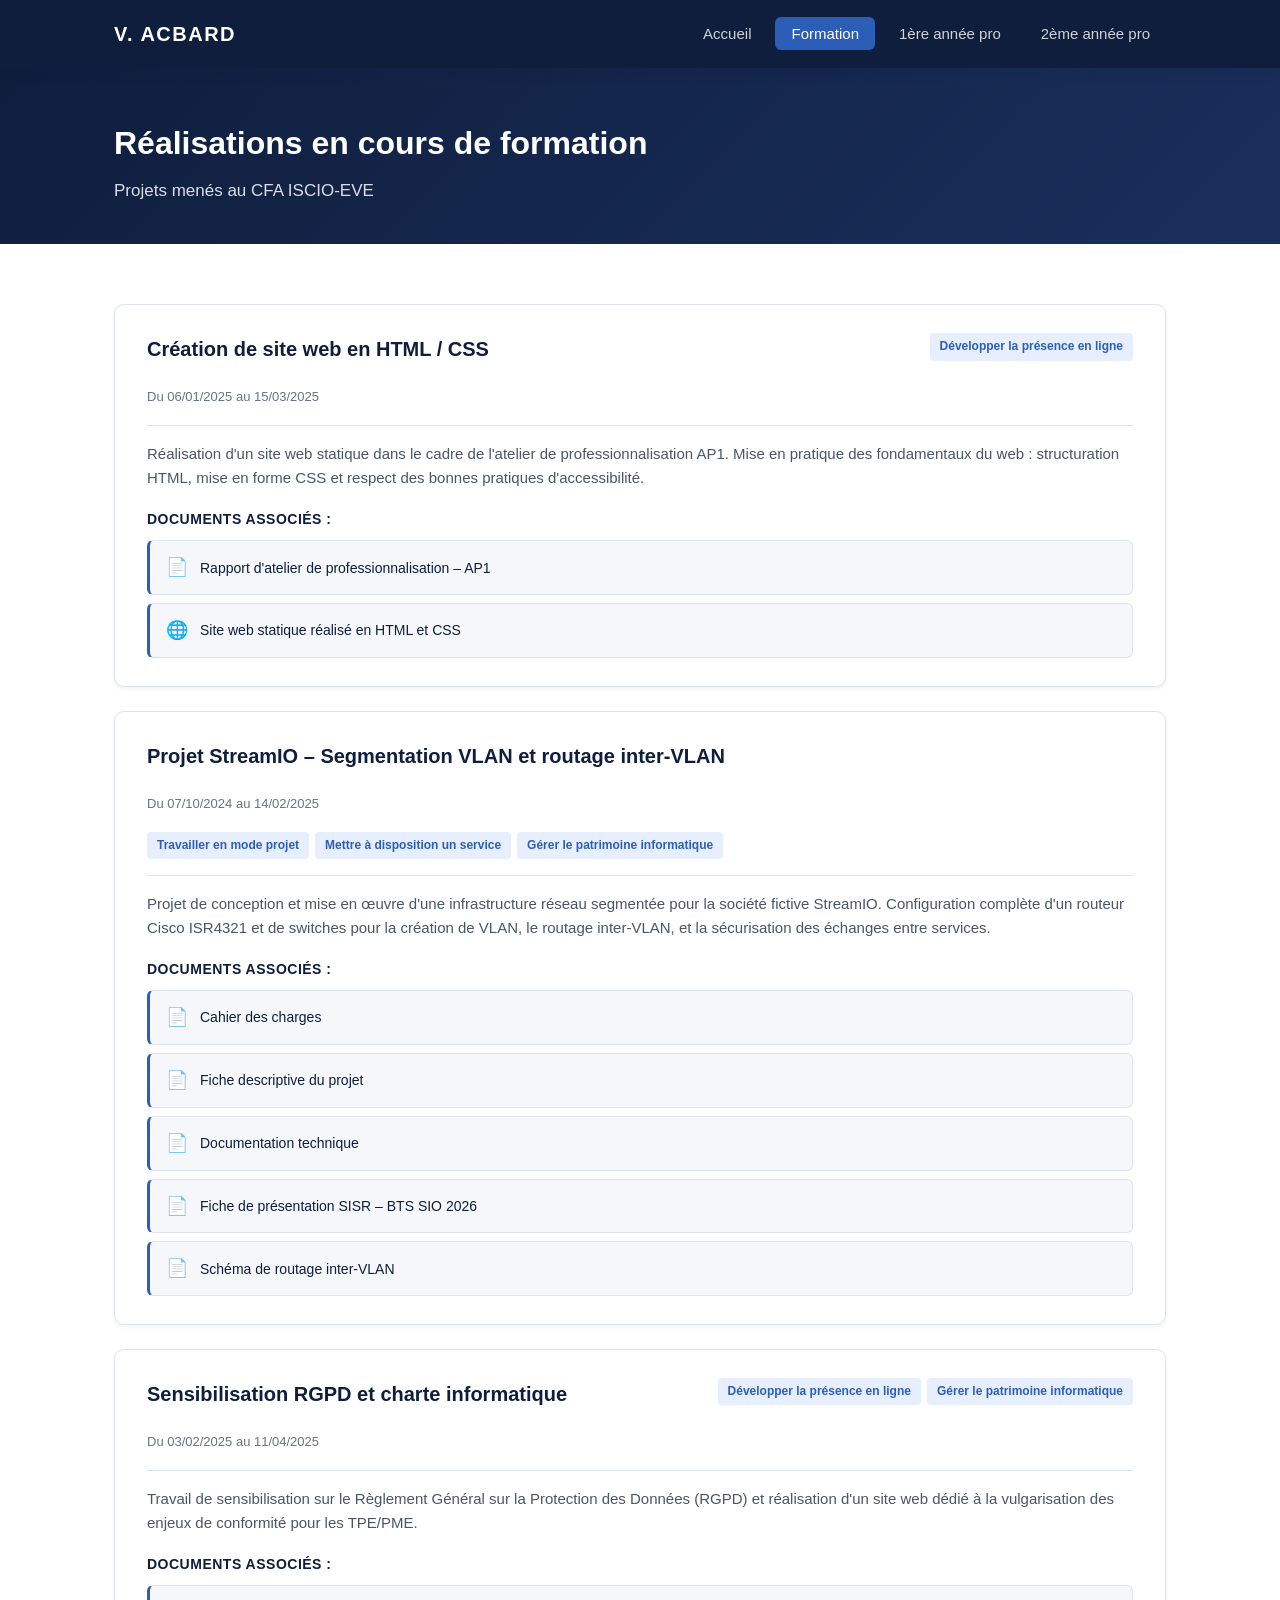
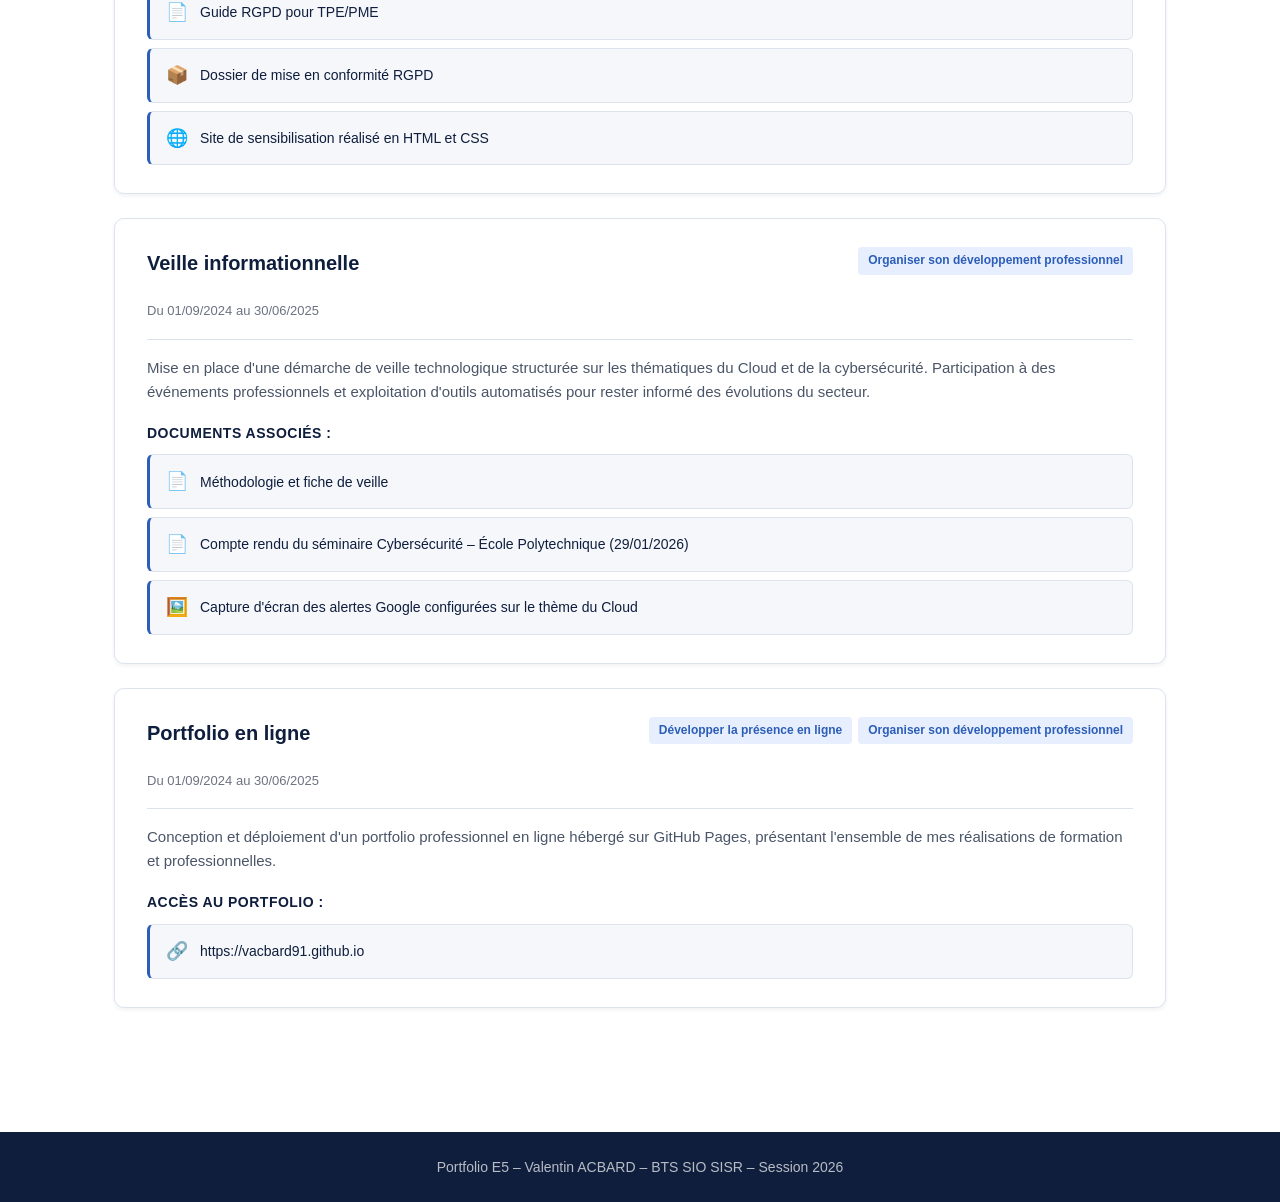
==== formation.html @ f9071d7c "Add files via upload Portfolio E5 initial" ====
<!DOCTYPE html>
<html lang="fr">
<head>
    <meta charset="UTF-8">
    <meta name="viewport" content="width=device-width, initial-scale=1.0">
    <title>Réalisations en formation – Portfolio E5</title>
    <link rel="stylesheet" href="css/style.css">
</head>
<body>
    <header class="navbar">
        <div class="container nav-container">
            <a href="index.html" class="logo">V. ACBARD</a>
            <nav>
                <ul class="nav-links">
                    <li><a href="index.html">Accueil</a></li>
                    <li><a href="formation.html" class="active">Formation</a></li>
                    <li><a href="pro-annee1.html">1ère année pro</a></li>
                    <li><a href="pro-annee2.html">2ème année pro</a></li>
                </ul>
            </nav>
        </div>
    </header>

    <main>
        <section class="page-header">
            <div class="container">
                <h1>Réalisations en cours de formation</h1>
                <p class="subtitle">Projets menés au CFA ISCIO-EVE</p>
            </div>
        </section>

        <section class="section">
            <div class="container">

                <article class="realisation">
                    <div class="realisation-header">
                        <div>
                            <h2>Création de site web en HTML / CSS</h2>
                            <span class="period">Du 06/01/2025 au 15/03/2025</span>
                        </div>
                        <div class="competences">
                            <span class="badge">Développer la présence en ligne</span>
                        </div>
                    </div>
                    <p class="description">
                        Réalisation d'un site web statique dans le cadre de l'atelier de professionnalisation AP1.
                        Mise en pratique des fondamentaux du web : structuration HTML, mise en forme CSS et
                        respect des bonnes pratiques d'accessibilité.
                    </p>
                    <div class="documents">
                        <h4>Documents associés :</h4>
                        <ul class="doc-list">
                            <li><a href="docs/formation/AP1-V1.pdf" target="_blank" class="doc-link">
                                <span class="doc-icon">📄</span>
                                <span>Rapport d'atelier de professionnalisation – AP1</span>
                            </a></li>
                            <li><a href="docs/formation/site_html_css_VA.html" target="_blank" class="doc-link">
                                <span class="doc-icon">🌐</span>
                                <span>Site web statique réalisé en HTML et CSS</span>
                            </a></li>
                        </ul>
                    </div>
                </article>

                <article class="realisation">
                    <div class="realisation-header">
                        <div>
                            <h2>Projet StreamIO – Segmentation VLAN et routage inter-VLAN</h2>
                            <span class="period">Du 07/10/2024 au 14/02/2025</span>
                        </div>
                        <div class="competences">
                            <span class="badge">Travailler en mode projet</span>
                            <span class="badge">Mettre à disposition un service</span>
                            <span class="badge">Gérer le patrimoine informatique</span>
                        </div>
                    </div>
                    <p class="description">
                        Projet de conception et mise en œuvre d'une infrastructure réseau segmentée pour la
                        société fictive StreamIO. Configuration complète d'un routeur Cisco ISR4321 et de
                        switches pour la création de VLAN, le routage inter-VLAN, et la sécurisation des
                        échanges entre services.
                    </p>
                    <div class="documents">
                        <h4>Documents associés :</h4>
                        <ul class="doc-list">
                            <li><a href="docs/formation/00-Cahier-des-Charges.pdf" target="_blank" class="doc-link">
                                <span class="doc-icon">📄</span>
                                <span>Cahier des charges</span>
                            </a></li>
                            <li><a href="docs/formation/10-Fiche-descriptive-Projet.pdf" target="_blank" class="doc-link">
                                <span class="doc-icon">📄</span>
                                <span>Fiche descriptive du projet</span>
                            </a></li>
                            <li><a href="docs/formation/20-Documentation-Technique.pdf" target="_blank" class="doc-link">
                                <span class="doc-icon">📄</span>
                                <span>Documentation technique</span>
                            </a></li>
                            <li><a href="docs/formation/30-Fiche-presentation-SISR.pdf" target="_blank" class="doc-link">
                                <span class="doc-icon">📄</span>
                                <span>Fiche de présentation SISR – BTS SIO 2026</span>
                            </a></li>
                            <li><a href="docs/formation/Routage-inter-VLAN.pdf" target="_blank" class="doc-link">
                                <span class="doc-icon">📄</span>
                                <span>Schéma de routage inter-VLAN</span>
                            </a></li>
                        </ul>
                    </div>
                </article>

                <article class="realisation">
                    <div class="realisation-header">
                        <div>
                            <h2>Sensibilisation RGPD et charte informatique</h2>
                            <span class="period">Du 03/02/2025 au 11/04/2025</span>
                        </div>
                        <div class="competences">
                            <span class="badge">Développer la présence en ligne</span>
                            <span class="badge">Gérer le patrimoine informatique</span>
                        </div>
                    </div>
                    <p class="description">
                        Travail de sensibilisation sur le Règlement Général sur la Protection des Données
                        (RGPD) et réalisation d'un site web dédié à la vulgarisation des enjeux de
                        conformité pour les TPE/PME.
                    </p>
                    <div class="documents">
                        <h4>Documents associés :</h4>
                        <ul class="doc-list">
                            <li><a href="docs/formation/Guide-rgpd-tpe-pme.pdf" target="_blank" class="doc-link">
                                <span class="doc-icon">📄</span>
                                <span>Guide RGPD pour TPE/PME</span>
                            </a></li>
                            <li><a href="docs/formation/Atelier-Mise-en-conformite-RGPD.zip" target="_blank" class="doc-link">
                                <span class="doc-icon">📦</span>
                                <span>Dossier de mise en conformité RGPD</span>
                            </a></li>
                            <li><a href="docs/formation/site_rgpd_VA.html" target="_blank" class="doc-link">
                                <span class="doc-icon">🌐</span>
                                <span>Site de sensibilisation réalisé en HTML et CSS</span>
                            </a></li>
                        </ul>
                    </div>
                </article>

                <article class="realisation">
                    <div class="realisation-header">
                        <div>
                            <h2>Veille informationnelle</h2>
                            <span class="period">Du 01/09/2024 au 30/06/2025</span>
                        </div>
                        <div class="competences">
                            <span class="badge">Organiser son développement professionnel</span>
                        </div>
                    </div>
                    <p class="description">
                        Mise en place d'une démarche de veille technologique structurée sur les thématiques
                        du Cloud et de la cybersécurité. Participation à des événements professionnels et
                        exploitation d'outils automatisés pour rester informé des évolutions du secteur.
                    </p>
                    <div class="documents">
                        <h4>Documents associés :</h4>
                        <ul class="doc-list">
                            <li><a href="docs/formation/12-Veille-Informationnelle-Methodologie.pdf" target="_blank" class="doc-link">
                                <span class="doc-icon">📄</span>
                                <span>Méthodologie et fiche de veille</span>
                            </a></li>
                            <li><a href="docs/formation/Billet-Seminaire-Cybersecurite-Polytechnique.pdf" target="_blank" class="doc-link">
                                <span class="doc-icon">📄</span>
                                <span>Compte rendu du séminaire Cybersécurité – École Polytechnique (29/01/2026)</span>
                            </a></li>
                            <li><a href="docs/formation/preuve_google_alerts_Cloud.png" target="_blank" class="doc-link">
                                <span class="doc-icon">🖼️</span>
                                <span>Capture d'écran des alertes Google configurées sur le thème du Cloud</span>
                            </a></li>
                        </ul>
                    </div>
                </article>

                <article class="realisation">
                    <div class="realisation-header">
                        <div>
                            <h2>Portfolio en ligne</h2>
                            <span class="period">Du 01/09/2024 au 30/06/2025</span>
                        </div>
                        <div class="competences">
                            <span class="badge">Développer la présence en ligne</span>
                            <span class="badge">Organiser son développement professionnel</span>
                        </div>
                    </div>
                    <p class="description">
                        Conception et déploiement d'un portfolio professionnel en ligne hébergé sur GitHub
                        Pages, présentant l'ensemble de mes réalisations de formation et professionnelles.
                    </p>
                    <div class="documents">
                        <h4>Accès au portfolio :</h4>
                        <ul class="doc-list">
                            <li><a href="https://vacbard91.github.io" target="_blank" class="doc-link">
                                <span class="doc-icon">🔗</span>
                                <span>https://vacbard91.github.io</span>
                            </a></li>
                        </ul>
                    </div>
                </article>

            </div>
        </section>
    </main>

    <footer>
        <div class="container">
            <p>Portfolio E5 – Valentin ACBARD – BTS SIO SISR – Session 2026</p>
        </div>
    </footer>
</body>
</html>
---- css/style.css ----
/* ========================================
   Portfolio E5 - Valentin ACBARD
   Style : Sobre & Pro (Bleu nuit / Blanc)
   ======================================== */

* {
    margin: 0;
    padding: 0;
    box-sizing: border-box;
}

:root {
    --bleu-nuit: #0f1e3d;
    --bleu-nuit-clair: #1a2f5c;
    --bleu-accent: #2c5eb8;
    --bleu-hover: #3b74d9;
    --blanc: #ffffff;
    --gris-fond: #f5f7fa;
    --gris-bord: #dde3ec;
    --gris-texte: #4a5568;
    --gris-clair: #6b7280;
    --shadow-sm: 0 2px 4px rgba(15, 30, 61, 0.06);
    --shadow-md: 0 4px 12px rgba(15, 30, 61, 0.08);
    --shadow-lg: 0 8px 24px rgba(15, 30, 61, 0.12);
}

body {
    font-family: 'Segoe UI', Tahoma, Geneva, Verdana, sans-serif;
    line-height: 1.6;
    color: #2d3748;
    background: var(--blanc);
}

.container {
    max-width: 1100px;
    margin: 0 auto;
    padding: 0 24px;
}

/* ========== NAVBAR ========== */
.navbar {
    background: var(--bleu-nuit);
    color: var(--blanc);
    padding: 18px 0;
    position: sticky;
    top: 0;
    z-index: 100;
    box-shadow: var(--shadow-md);
}

.nav-container {
    display: flex;
    justify-content: space-between;
    align-items: center;
}

.logo {
    font-size: 20px;
    font-weight: 700;
    color: var(--blanc);
    text-decoration: none;
    letter-spacing: 1.5px;
}

.nav-links {
    list-style: none;
    display: flex;
    gap: 8px;
}

.nav-links a {
    color: rgba(255, 255, 255, 0.8);
    text-decoration: none;
    padding: 8px 16px;
    border-radius: 6px;
    transition: all 0.2s;
    font-size: 15px;
    font-weight: 500;
}

.nav-links a:hover {
    background: rgba(255, 255, 255, 0.1);
    color: var(--blanc);
}

.nav-links a.active {
    background: var(--bleu-accent);
    color: var(--blanc);
}

/* ========== HERO ========== */
.hero {
    background: linear-gradient(135deg, var(--bleu-nuit) 0%, var(--bleu-nuit-clair) 100%);
    color: var(--blanc);
    padding: 80px 0 60px;
    text-align: center;
}

.hero h1 {
    font-size: 42px;
    font-weight: 700;
    margin-bottom: 12px;
    letter-spacing: -0.5px;
}

.subtitle {
    font-size: 18px;
    opacity: 0.85;
    margin-bottom: 32px;
}

.hero-info {
    display: inline-block;
    background: rgba(255, 255, 255, 0.08);
    padding: 20px 32px;
    border-radius: 8px;
    border: 1px solid rgba(255, 255, 255, 0.15);
    text-align: left;
}

.hero-info div {
    padding: 4px 0;
    font-size: 15px;
}

.hero-info strong {
    font-size: 17px;
    color: var(--blanc);
}

/* ========== PAGE HEADER (pages internes) ========== */
.page-header {
    background: linear-gradient(135deg, var(--bleu-nuit) 0%, var(--bleu-nuit-clair) 100%);
    color: var(--blanc);
    padding: 50px 0 40px;
}

.page-header h1 {
    font-size: 32px;
    font-weight: 700;
    margin-bottom: 8px;
}

.page-header .subtitle {
    margin-bottom: 0;
    font-size: 17px;
}

/* ========== SECTIONS ========== */
.section {
    padding: 60px 0;
}

.section-alt {
    background: var(--gris-fond);
}

.section h2 {
    font-size: 28px;
    color: var(--bleu-nuit);
    margin-bottom: 32px;
    font-weight: 700;
    position: relative;
    padding-bottom: 12px;
}

.section h2::after {
    content: '';
    position: absolute;
    bottom: 0;
    left: 0;
    width: 60px;
    height: 3px;
    background: var(--bleu-accent);
    border-radius: 2px;
}

/* ========== CARDS PRÉSENTATION ========== */
.card {
    background: var(--blanc);
    padding: 32px;
    border-radius: 10px;
    border: 1px solid var(--gris-bord);
    box-shadow: var(--shadow-sm);
}

.card p {
    margin-bottom: 14px;
    color: var(--gris-texte);
    font-size: 16px;
}

.card p:last-child {
    margin-bottom: 0;
}

/* ========== NAV CARDS (accueil) ========== */
.nav-cards {
    display: grid;
    grid-template-columns: repeat(auto-fit, minmax(280px, 1fr));
    gap: 24px;
}

.nav-card {
    background: var(--blanc);
    padding: 32px 28px;
    border-radius: 10px;
    border: 1px solid var(--gris-bord);
    text-decoration: none;
    color: inherit;
    transition: all 0.25s;
    position: relative;
    overflow: hidden;
}

.nav-card:hover {
    transform: translateY(-4px);
    box-shadow: var(--shadow-lg);
    border-color: var(--bleu-accent);
}

.nav-card-number {
    font-size: 14px;
    font-weight: 700;
    color: var(--bleu-accent);
    letter-spacing: 2px;
    margin-bottom: 12px;
}

.nav-card h3 {
    font-size: 19px;
    color: var(--bleu-nuit);
    margin-bottom: 12px;
    font-weight: 600;
}

.nav-card p {
    color: var(--gris-texte);
    font-size: 14px;
    margin-bottom: 18px;
    line-height: 1.5;
}

.nav-card-link {
    color: var(--bleu-accent);
    font-weight: 600;
    font-size: 14px;
}

/* ========== RÉALISATIONS ========== */
.realisation {
    background: var(--blanc);
    padding: 28px 32px;
    border-radius: 10px;
    border: 1px solid var(--gris-bord);
    box-shadow: var(--shadow-sm);
    margin-bottom: 24px;
    transition: box-shadow 0.2s;
}

.realisation:hover {
    box-shadow: var(--shadow-md);
}

.realisation-header {
    display: flex;
    justify-content: space-between;
    align-items: flex-start;
    gap: 16px;
    margin-bottom: 16px;
    padding-bottom: 16px;
    border-bottom: 1px solid var(--gris-bord);
    flex-wrap: wrap;
}

.realisation h2 {
    font-size: 20px;
    color: var(--bleu-nuit);
    margin-bottom: 6px;
    font-weight: 600;
}

.realisation h2::after {
    display: none;
}

.period {
    font-size: 13px;
    color: var(--gris-clair);
    font-weight: 500;
}

.competences {
    display: flex;
    flex-wrap: wrap;
    gap: 6px;
    justify-content: flex-end;
}

.badge {
    display: inline-block;
    background: #e7efff;
    color: var(--bleu-accent);
    padding: 4px 10px;
    border-radius: 4px;
    font-size: 12px;
    font-weight: 600;
}

.description {
    color: var(--gris-texte);
    margin-bottom: 18px;
    font-size: 15px;
}

/* ========== DOCUMENTS ========== */
.documents h4 {
    font-size: 14px;
    color: var(--bleu-nuit);
    margin-bottom: 10px;
    font-weight: 600;
    text-transform: uppercase;
    letter-spacing: 0.5px;
}

.doc-list {
    list-style: none;
    display: flex;
    flex-direction: column;
    gap: 8px;
}

.doc-link {
    display: flex;
    align-items: center;
    gap: 12px;
    padding: 12px 16px;
    background: var(--gris-fond);
    border: 1px solid var(--gris-bord);
    border-left: 3px solid var(--bleu-accent);
    border-radius: 6px;
    text-decoration: none;
    color: var(--bleu-nuit);
    font-size: 14px;
    font-weight: 500;
    transition: all 0.2s;
}

.doc-link:hover {
    background: #e7efff;
    border-left-color: var(--bleu-hover);
    border-color: var(--bleu-accent);
    transform: translateX(4px);
}

.doc-icon {
    font-size: 18px;
    flex-shrink: 0;
}

/* ========== FOOTER ========== */
footer {
    background: var(--bleu-nuit);
    color: rgba(255, 255, 255, 0.7);
    padding: 24px 0;
    text-align: center;
    margin-top: 40px;
}

footer p {
    font-size: 14px;
}

/* ========== RESPONSIVE ========== */
@media (max-width: 768px) {
    .nav-container {
        flex-direction: column;
        gap: 12px;
    }

    .nav-links {
        flex-wrap: wrap;
        justify-content: center;
    }

    .hero h1 {
        font-size: 30px;
    }

    .page-header h1 {
        font-size: 24px;
    }

    .realisation-header {
        flex-direction: column;
    }

    .competences {
        justify-content: flex-start;
    }

    .realisation {
        padding: 20px 18px;
    }
}
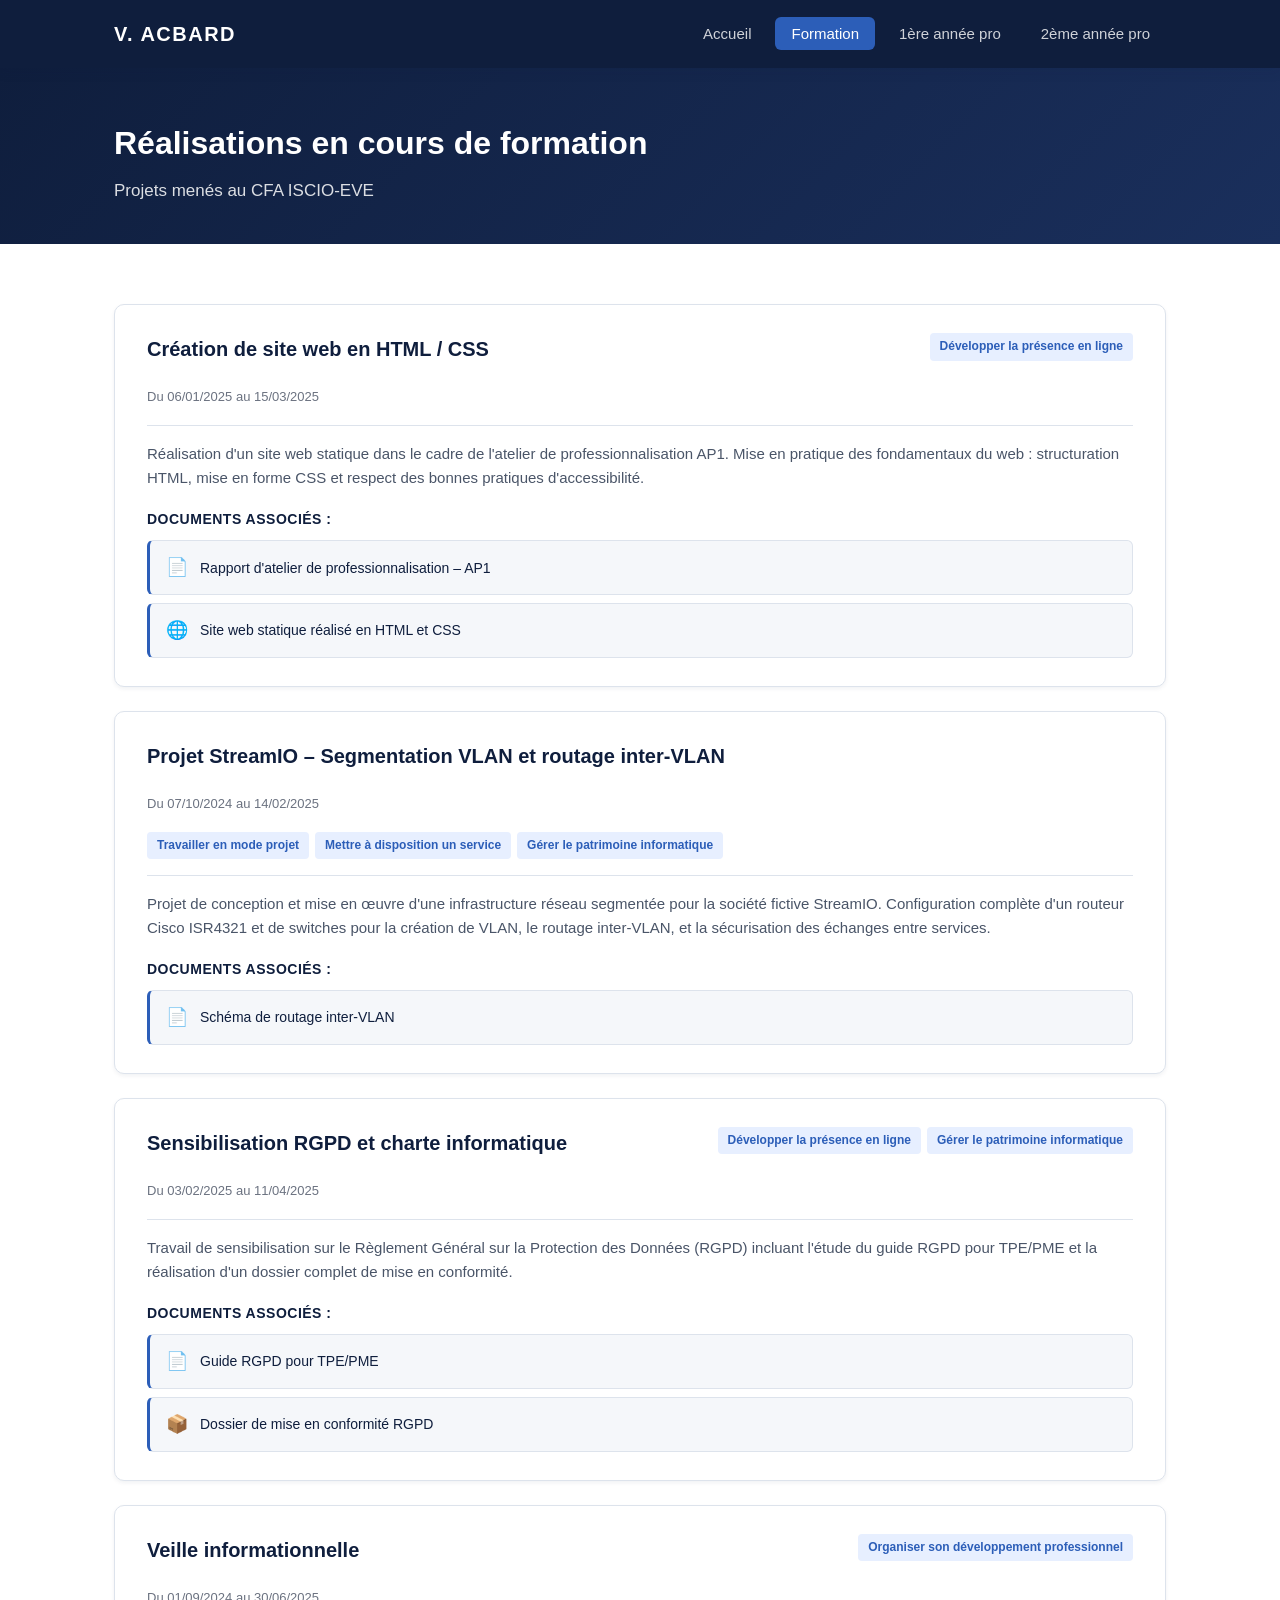
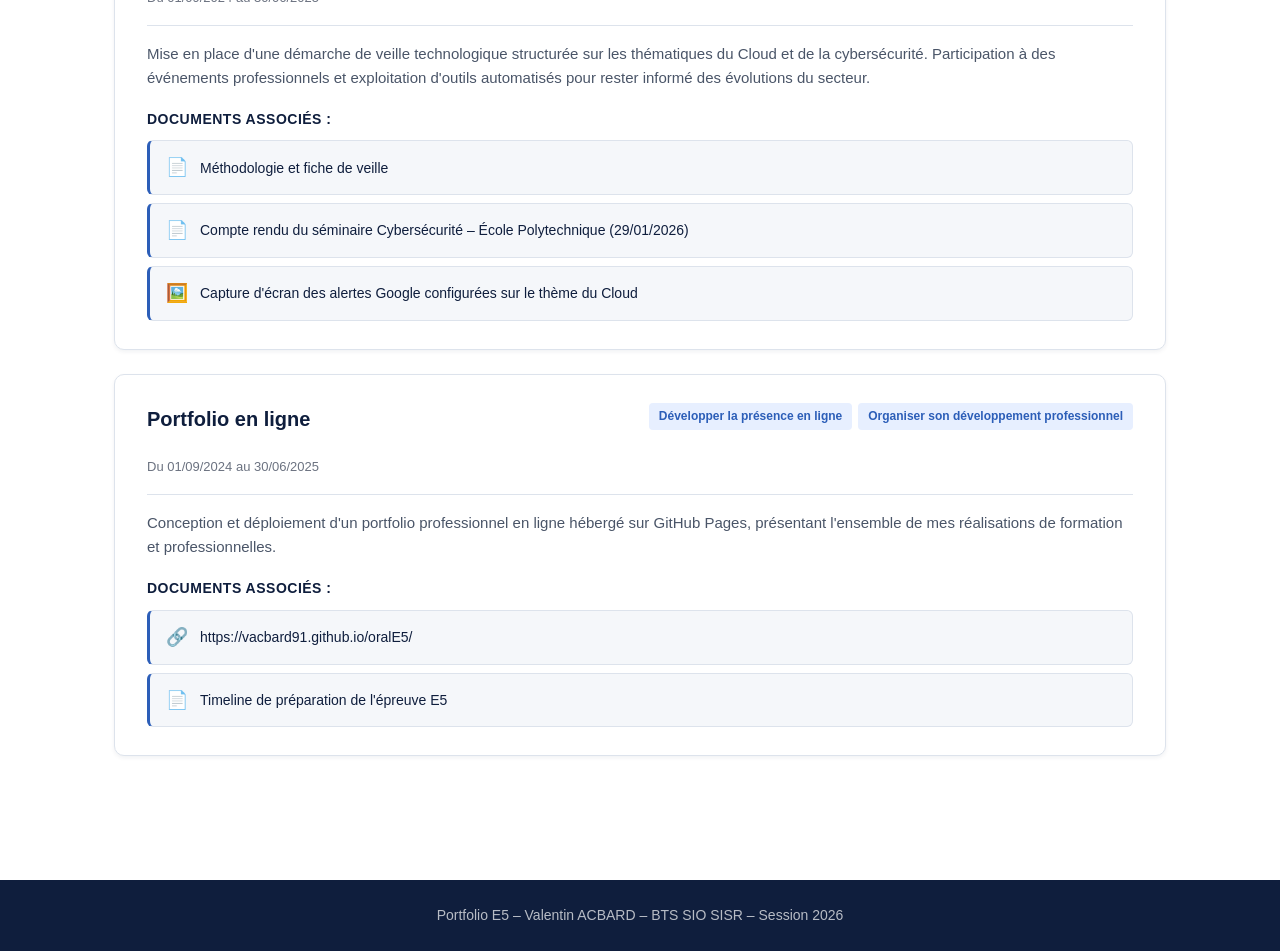
==== commit 02f3d9bd: "Update formation.html" ====
--- a/formation.html
+++ b/formation.html
@@ -83,22 +83,6 @@
                     <div class="documents">
                         <h4>Documents associés :</h4>
                         <ul class="doc-list">
-                            <li><a href="docs/formation/00-Cahier-des-Charges.pdf" target="_blank" class="doc-link">
-                                <span class="doc-icon">📄</span>
-                                <span>Cahier des charges</span>
-                            </a></li>
-                            <li><a href="docs/formation/10-Fiche-descriptive-Projet.pdf" target="_blank" class="doc-link">
-                                <span class="doc-icon">📄</span>
-                                <span>Fiche descriptive du projet</span>
-                            </a></li>
-                            <li><a href="docs/formation/20-Documentation-Technique.pdf" target="_blank" class="doc-link">
-                                <span class="doc-icon">📄</span>
-                                <span>Documentation technique</span>
-                            </a></li>
-                            <li><a href="docs/formation/30-Fiche-presentation-SISR.pdf" target="_blank" class="doc-link">
-                                <span class="doc-icon">📄</span>
-                                <span>Fiche de présentation SISR – BTS SIO 2026</span>
-                            </a></li>
                             <li><a href="docs/formation/Routage-inter-VLAN.pdf" target="_blank" class="doc-link">
                                 <span class="doc-icon">📄</span>
                                 <span>Schéma de routage inter-VLAN</span>
@@ -120,8 +104,8 @@
                     </div>
                     <p class="description">
                         Travail de sensibilisation sur le Règlement Général sur la Protection des Données
-                        (RGPD) et réalisation d'un site web dédié à la vulgarisation des enjeux de
-                        conformité pour les TPE/PME.
+                        (RGPD) incluant l'étude du guide RGPD pour TPE/PME et la réalisation d'un dossier
+                        complet de mise en conformité.
                     </p>
                     <div class="documents">
                         <h4>Documents associés :</h4>
@@ -133,10 +117,6 @@
                             <li><a href="docs/formation/Atelier-Mise-en-conformite-RGPD.zip" target="_blank" class="doc-link">
                                 <span class="doc-icon">📦</span>
                                 <span>Dossier de mise en conformité RGPD</span>
-                            </a></li>
-                            <li><a href="docs/formation/site_rgpd_VA.html" target="_blank" class="doc-link">
-                                <span class="doc-icon">🌐</span>
-                                <span>Site de sensibilisation réalisé en HTML et CSS</span>
                             </a></li>
                         </ul>
                     </div>
@@ -192,11 +172,15 @@
                         Pages, présentant l'ensemble de mes réalisations de formation et professionnelles.
                     </p>
                     <div class="documents">
-                        <h4>Accès au portfolio :</h4>
+                        <h4>Documents associés :</h4>
                         <ul class="doc-list">
-                            <li><a href="https://vacbard91.github.io" target="_blank" class="doc-link">
+                            <li><a href="https://vacbard91.github.io/oralE5/" target="_blank" class="doc-link">
                                 <span class="doc-icon">🔗</span>
-                                <span>https://vacbard91.github.io</span>
+                                <span>https://vacbard91.github.io/oralE5/</span>
+                            </a></li>
+                            <li><a href="docs/formation/Timeline-preparation-E5.pdf" target="_blank" class="doc-link">
+                                <span class="doc-icon">📄</span>
+                                <span>Timeline de préparation de l'épreuve E5</span>
                             </a></li>
                         </ul>
                     </div>
